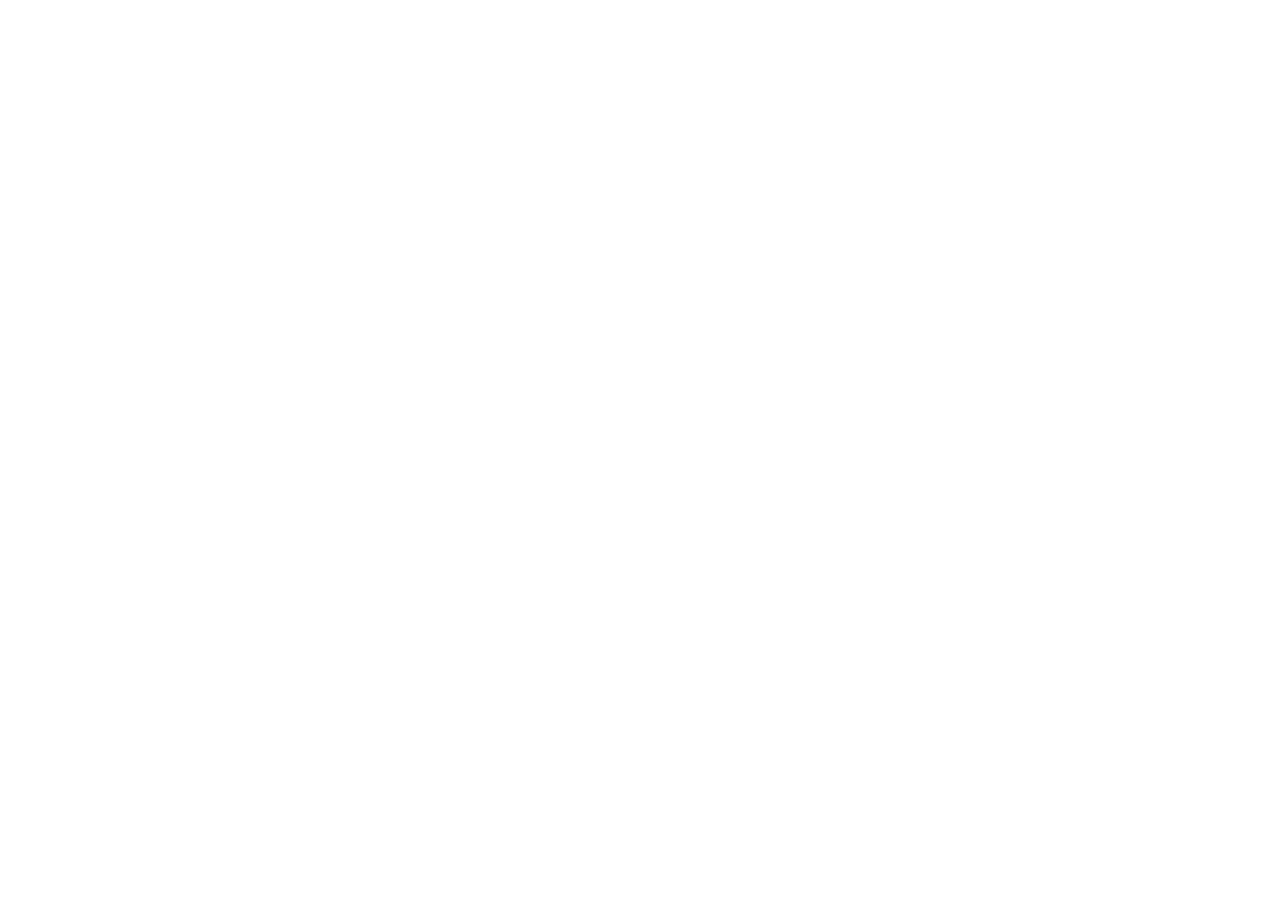
==== index.html @ ccf16e42 "first commit" ====
<!DOCTYPE html>
<html lang="en">
<head>
    <meta charset="UTF-8">
    <meta http-equiv="X-UA-Compatible" content="IE=edge">
    <meta name="viewport" content="width=device-width, initial-scale=1.0">
    <title>Chat App</title>
    <link rel="stylesheet" href="styles.css">
</head>
<body>
    <div class="container">
        <div class="rooms-wrapper">

        </div>
        <div class="chat-wrapper">
            
        </div>
    </div>
</body>
</html>
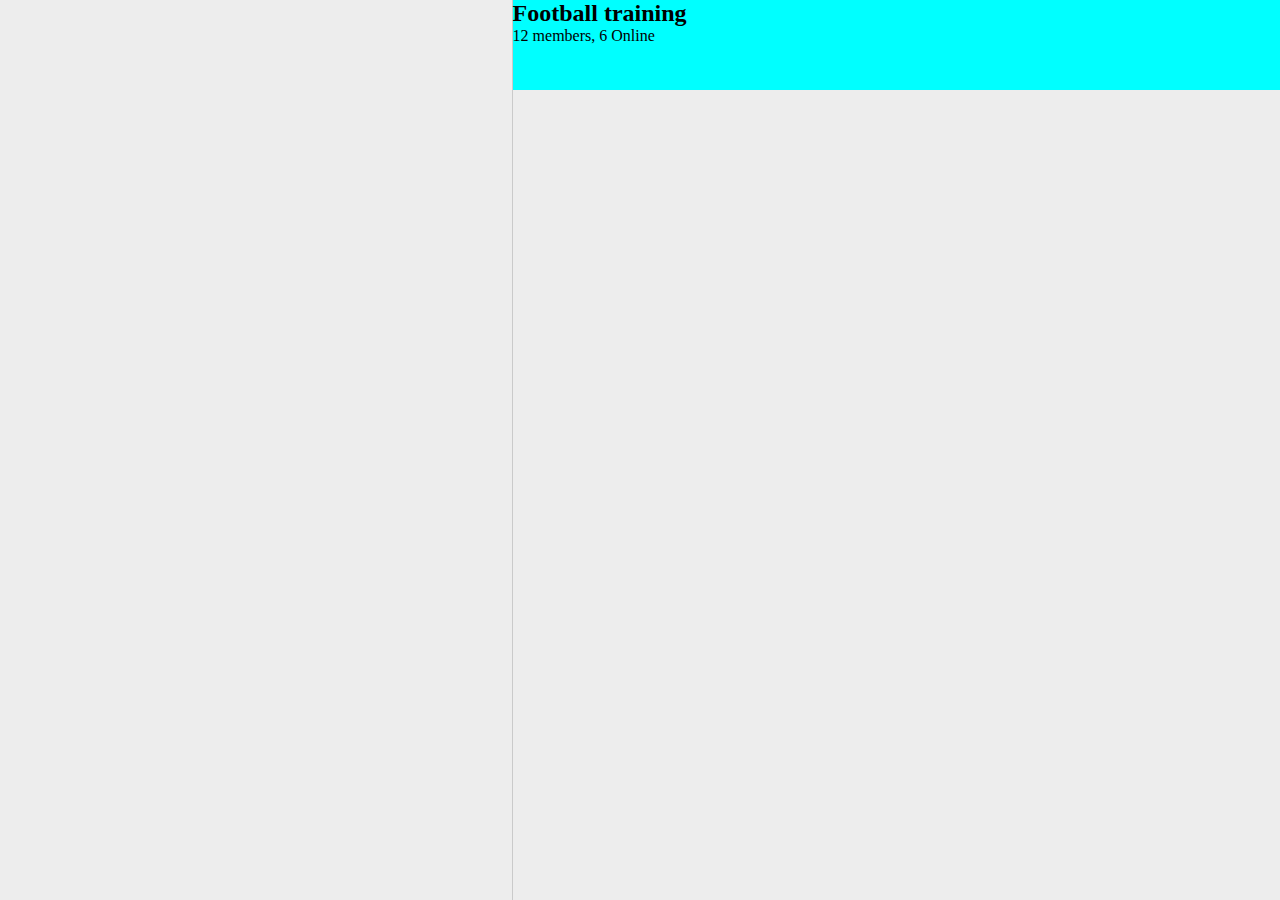
==== commit bedb4e75: "font and images src" ====
--- a/index.html
+++ b/index.html
@@ -13,7 +13,14 @@
 
         </div>
         <div class="chat-wrapper">
-            
+            <div class="chat-header">
+                <h2 class="chat-title">
+                    Football training
+                </h2>
+                <p class="chat-info">
+                    12 members, 6 Online
+                </p>
+            </div>
         </div>
     </div>
 </body>
--- a/styles.css
+++ b/styles.css
@@ -0,0 +1,30 @@
+* {
+    margin: 0;
+}
+
+.container {
+    width: 100%;
+    height: 100vh;
+    display: flex;
+    box-sizing: border-box;
+    background-color: #ededed;
+}
+
+.rooms-wrapper {
+    width: 40%;
+    border-right: 1px solid rgb(202, 202, 202);
+}
+
+.chat-wrapper {
+    width: 60%;
+    height: 100%;
+    display: flex;
+}
+
+.chat-header {
+    height: 10%;
+    width: 100%;
+    display: flex;
+    flex-direction: column;
+    background-color: aqua;
+}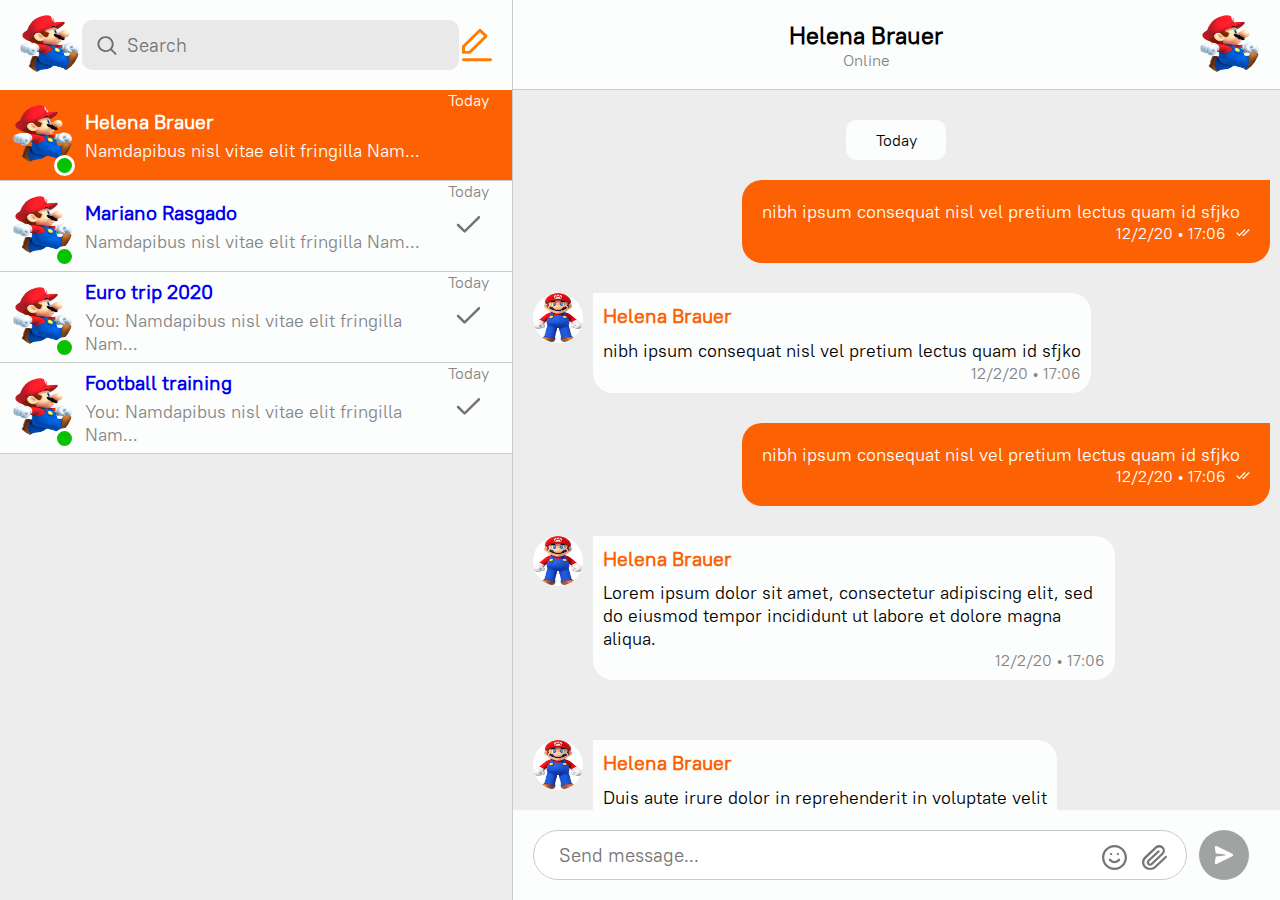
==== commit 14e686c4: "room chat 1 and desktop styling" ====
--- a/index.html
+++ b/index.html
@@ -5,21 +5,219 @@
     <meta http-equiv="X-UA-Compatible" content="IE=edge">
     <meta name="viewport" content="width=device-width, initial-scale=1.0">
     <title>Chat App</title>
-    <link rel="stylesheet" href="styles.css">
+    <link rel="stylesheet" href="./src/style/styles.css">
+    <link rel="stylesheet" href="./src/style/mobile-styles.css">
 </head>
 <body>
     <div class="container">
         <div class="rooms-wrapper">
-
+            <div class="rooms-header">
+                <img class="chat-profile-picture" src="./src/images/profile-picture-1.png" alt="">
+                <div class="rooms-search-area">
+                    <img class="rooms-search-icon" src="./src/images/search-icon.svg" alt="">
+                    <input class="search-input" type="text" name="input-new-chat" placeholder="Search">
+                </div>
+                <img class="rooms-edit-icon" src="./src/images/edit-button.svg" alt="">
+            </div>
+            <a class="rooms-chat-navigation" href="./index.html">
+                <div class="rooms-chat-column current">
+                    <div class="rooms-chat-profile">
+                        <img class="chat-profile-picture" src="./src/images/profile-picture-1.png" alt="">
+                        <div class="rooms-active-icon"></div>
+                    </div>
+                    <div class="rooms-chat-title">
+                        <h2 class="rooms-chat-title-sender white">
+                            Helena Brauer
+                        </h2>
+                        <p class="rooms-chat-text-sender white">
+                            Namdapibus nisl vitae elit fringilla Nam...
+                        </p>
+                    </div>
+                    <div class="rooms-chat-date">
+                        <p class="rooms-chat-date-text white">
+                            Today
+                        </p>
+                    </div>
+                </div>
+            </a>
+            <a class="rooms-chat-navigation" href="./room1.html">
+                <div class="rooms-chat-column">
+                    <div class="rooms-chat-profile">
+                        <img class="chat-profile-picture" src="./src/images/profile-picture-1.png" alt="">
+                        <div class="rooms-active-icon"></div>
+                    </div>
+                    <div class="rooms-chat-title">
+                        <h2 class="rooms-chat-title-sender">
+                            Mariano Rasgado
+                        </h2>
+                        <p class="rooms-chat-text-sender">
+                            Namdapibus nisl vitae elit fringilla Nam...
+                        </p>
+                    </div>
+                    <div class="rooms-chat-date">
+                        <p class="rooms-chat-date-text">
+                            Today
+                        </p>
+                        <img class="rooms-single-check-icon" src="./src/images/single-check.svg" alt="">
+                    </div>
+                </div>
+            </a>
+            <a class="rooms-chat-navigation" href="./room2.html">
+                <div class="rooms-chat-column">
+                    <div class="rooms-chat-profile">
+                        <img class="chat-profile-picture" src="./src/images/profile-picture-1.png" alt="">
+                        <div class="rooms-active-icon"></div>
+                    </div>
+                    <div class="rooms-chat-title">
+                        <h2 class="rooms-chat-title-sender">
+                            Euro trip 2020
+                        </h2>
+                        <p class="rooms-chat-text-sender">
+                            You: Namdapibus nisl vitae elit fringilla Nam...
+                        </p>
+                    </div>
+                    <div class="rooms-chat-date">
+                        <p class="rooms-chat-date-text">
+                            Today
+                        </p>
+                        <img class="rooms-single-check-icon" src="./src/images/single-check.svg" alt="">
+                    </div>
+                </div>
+            </a>
+            <a class="rooms-chat-navigation" href="./room3.html">
+                <div class="rooms-chat-column">
+                    <div class="rooms-chat-profile">
+                        <img class="chat-profile-picture" src="./src/images/profile-picture-1.png" alt="">
+                        <div class="rooms-active-icon"></div>
+                    </div>
+                    <div class="rooms-chat-title">
+                        <h2 class="rooms-chat-title-sender">
+                            Football training
+                        </h2>
+                        <p class="rooms-chat-text-sender">
+                            You: Namdapibus nisl vitae elit fringilla Nam...
+                        </p>
+                    </div>
+                    <div class="rooms-chat-date">
+                        <p class="rooms-chat-date-text">
+                            Today
+                        </p>
+                        <img class="rooms-single-check-icon" src="./src/images/single-check.svg" alt="">
+                    </div>
+                </div>
+            </a>
         </div>
         <div class="chat-wrapper">
             <div class="chat-header">
-                <h2 class="chat-title">
-                    Football training
-                </h2>
-                <p class="chat-info">
-                    12 members, 6 Online
-                </p>
+                <div></div>
+                <div class="chat-header-left">
+                    <h2 class="chat-title">
+                        Helena Brauer
+                    </h2>
+                    <p class="chat-info">
+                        Online
+                    </p>
+                </div>
+                <div class="chat-header-right">
+                    <img class="chat-profile-picture" src="./src/images/profile-picture-1.png" alt="">
+                </div>
+            </div>
+            <div class="chat-messages">
+                <div class="chat-messages-date">
+                    <p>Today</p>
+                </div>
+                <div class="chat-messages-outcome">
+                    <div class="chat-mesasges-outcome-wrapper">
+                        <div class="chat-messages-outcome-text">
+                            <p class="chat-message-text-content">nibh ipsum consequat nisl vel pretium lectus quam id sfjko</p>
+                            <div class="chat-message-date-area">
+                                <p class="message-outcome-date">
+                                    12/2/20 &#8226 17:06
+                                </p>
+                                <img src="./src/images/double-check-white.svg" alt="" class="chat-messages-outcome-icon">
+                            </div>
+                        </div>
+                    </div>
+                </div>
+                <div class="chat-messages-income">
+                    <div class="chat-messages-income-wrapper">
+                        <div class="chat-messages-profile">
+                            <img class="chat-message-income-profile" src="./src/images/profile-picture-2.jpg" alt="">
+                        </div>
+                        <div class="chat-messages-income-text">
+                            <p class="message-income-sender">
+                                Helena Brauer
+                            </p>
+                            <p class="chat-message-text-content">nibh ipsum consequat nisl vel pretium lectus quam id sfjko</p>
+                            <div class="chat-message-date-area">
+                                <p class="message-income-date">
+                                    12/2/20 &#8226 17:06
+                                </p>
+                            </div>
+                        </div>
+                    </div>
+                </div>
+
+                <div class="chat-messages-outcome">
+                    <div class="chat-mesasges-outcome-wrapper">
+                        <div class="chat-messages-outcome-text">
+                            <p class="chat-message-text-content">nibh ipsum consequat nisl vel pretium lectus quam id sfjko</p>
+                            <div class="chat-message-date-area">
+                                <p class="message-outcome-date">
+                                    12/2/20 &#8226 17:06
+                                </p>
+                                <img src="./src/images/double-check-white.svg" alt="" class="chat-messages-outcome-icon">
+                            </div>
+                        </div>
+                    </div>
+                </div>
+                <div class="chat-messages-income">
+                    <div class="chat-messages-income-wrapper">
+                        <div class="chat-messages-profile">
+                            <img class="chat-message-income-profile" src="./src/images/profile-picture-2.jpg" alt="">
+                        </div>
+                        <div class="chat-messages-income-text">
+                            <p class="message-income-sender">
+                                Helena Brauer
+                            </p>
+                            <p class="chat-message-text-content">Lorem ipsum dolor sit amet, consectetur adipiscing elit, sed do eiusmod tempor incididunt ut labore et dolore magna aliqua.</p>
+                            <div class="chat-message-date-area">
+                                <p class="message-income-date">
+                                    12/2/20 &#8226 17:06
+                                </p>
+                            </div>
+                        </div>
+                    </div>
+                </div>
+                <div class="chat-messages-income">
+                    <div class="chat-messages-income-wrapper">
+                        <div class="chat-messages-profile">
+                            <img class="chat-message-income-profile" src="./src/images/profile-picture-2.jpg" alt="">
+                        </div>
+                        <div class="chat-messages-income-text">
+                            <p class="message-income-sender">
+                                Helena Brauer
+                            </p>
+                            <p class="chat-message-text-content">Duis aute irure dolor in reprehenderit in voluptate velit</p>
+                            <div class="chat-message-date-area">
+                                <img src="./src/images/star-icon.svg" alt="" class="chat-messages-star-icon">
+                                <p class="message-income-date">
+                                    12/2/20 &#8226 17:06
+                                </p>
+                            </div>
+                        </div>
+                    </div>
+                </div>
+            </div>
+            <div class="chat-input-area">
+                <div class="chat-input-area-left">
+                    <input class="chat-input" type="text" name="input-new-chat" placeholder="Send message...">
+                    <img class="chat-attachment-icon" src="./src/images/paperclip-icon.svg" alt="">
+                    <img class="chat-smile-icon" src="./src/images/emoticon.svg" alt="">
+                </div>
+                <div class="chat-input-area-right">
+                    <img class="chat-send-icon" src="./src/images/send-icon.svg" alt="">
+                </div>
             </div>
         </div>
     </div>
--- a/src/style/styles.css
+++ b/src/style/styles.css
@@ -0,0 +1,400 @@
+* {
+    margin: 0;
+    font-family: 'PT Root UI';
+}
+
+@font-face {
+    font-family: 'PT Root UI';
+    src: url(/src/font/PTRootUI.woff);
+  }
+
+.container {
+    width: 100%;
+    height: 100vh;
+    display: flex;
+    box-sizing: border-box;
+    background-color: #ededed;
+}
+
+.rooms-wrapper {
+    width: 40%;
+    border-right: 1px solid rgb(202, 202, 202);
+}
+
+.chat-wrapper {
+    width: 60%;
+    height: 100%;
+    display: f  lex;
+}
+
+.chat-title {
+    font-weight: 600;
+}
+
+.chat-info {
+    color: rgb(133, 131, 131);
+}
+
+.chat-header {
+    height: 10%;
+    width: 100%;
+    display: flex;
+    padding: 0 20px;
+    box-sizing: border-box;
+    justify-content: space-between;
+    background-color: rgb(252, 253, 253);
+    border-bottom: 1px solid rgb(202, 202, 202);
+}
+
+.chat-header-left, .chat-header-right {
+    display: flex;
+    flex-direction: column;
+    text-align: center;
+    justify-content: center;
+}
+
+.chat-profile-picture {
+    width: 60px;
+    height: 60px;
+    border-radius: 50%;
+    cursor: pointer;
+
+}
+
+.chat-messages {
+    width: 100%;
+    height: 80%;
+    padding: 30px 20px;
+    box-sizing: border-box;
+    display: flex;
+    flex-direction: column;
+    overflow-y: scroll;
+    
+}
+
+.chat-messages-date {
+    display: flex;
+    width: 100%;
+    flex-direction: column;
+    align-items: center;
+    margin-bottom: 20px;
+}
+
+.chat-messages-date p {
+    display: flex;
+    justify-content: center;
+    align-items: center;
+    font-weight: 400;
+    width: 100px;
+    height: 40px;
+    background-color: rgb(252, 253, 253);
+    border-radius: 10px;
+}
+
+.chat-messages-income {
+    display: flex;
+    width: 100%;
+}
+
+.chat-messages-income-wrapper {
+    display: flex;
+    max-width: 80%;
+    min-height: 100px;
+    margin: 30px 0;
+}
+
+.chat-messages-profile {
+    display: flex;
+}
+
+.chat-message-income-profile {
+    width: 50px;
+    height: 50px;
+    border-radius: 50%;
+}
+
+.message-income-sender {
+    font-size: 20px;
+    margin-bottom: 10px;
+    font-weight: 600;
+    color: #fc6203;
+}
+
+.chat-message-text-content {
+    font-size: 18px;
+    font-weight: 400;
+}
+
+.chat-messages-income-text {
+    display: flex;
+    flex-direction: column;
+    justify-content: space-between;
+    width: 100%;
+    height: 100%;
+    padding: 10px;
+    margin-left: 10px;
+    box-sizing: border-box;
+    background-color: rgb(252, 253, 253);
+    border-top-right-radius: 20px;
+    border-bottom-right-radius: 20px;
+    border-bottom-left-radius: 20px;
+}
+
+.chat-message-date-area {
+    display: flex;
+    justify-content: end;
+}
+
+.message-income-date {
+    color: rgb(133, 131, 131);
+}
+
+.chat-messages-star-icon {
+    font-weight: 400;
+    margin-right: 5px;
+    cursor: pointer;
+}
+
+/* outcome chat message */
+
+.chat-messages-outcome {
+    display: flex;
+    width: 100%;
+    justify-content: end;
+}
+
+.chat-messages-outcome-wrapper {
+    display: flex;
+    max-width: 70%;
+    min-height: 100px;
+    margin: 30px 0;
+}
+
+.chat-messages-outcome-text {
+    display: flex;
+    flex-direction: column;
+    justify-content: space-between;
+    width: 100%;
+    height: 100%;
+    padding: 20px;
+    margin-left: 10px;
+    box-sizing: border-box;
+    background-color: #fc6203;
+    color: #FFF;
+    border-top-left-radius: 20px;
+    border-bottom-right-radius: 20px;
+    border-bottom-left-radius: 20px;
+}
+
+.chat-messages-outcome-icon {
+    font-weight: 400;
+    margin-left: 10px;
+    cursor: pointer;
+
+}
+
+/* outcome chat message */
+
+
+.chat-input-area {
+    width: 100%;
+    height: 10%;    
+    padding: 0 20px;
+    box-sizing: border-box;
+    display: flex;  
+    align-items: center;
+    background-color: rgb(252, 253, 253);
+}
+
+.chat-input-area-left {
+    width: 90%;
+    position:relative;
+    padding:0;
+    margin:0;
+}
+
+.chat-input-area-right {
+    display: flex;
+    justify-content: center;
+    width: 10%;
+}
+
+
+.chat-input {
+    width: 100%;
+    height: 50px;
+    border-radius: 50px;
+    border: 1px solid rgb(202, 202, 202);
+    padding: 0 25px;
+    box-sizing: border-box;
+    font-size: 1.2rem;
+}
+
+.chat-send-icon {
+    width: 50px;
+    background: transparent;
+    cursor: pointer;
+
+}
+
+.chat-attachment-icon {
+    position:absolute;
+    width: 25px;
+    top: 15px;
+    right: 20px;
+    cursor: pointer;
+
+}
+
+.chat-smile-icon {
+    position:absolute;
+    width: 25px;
+    top: 15px;
+    right: 60px;
+    cursor: pointer;
+
+}
+
+/* rooms area (left side page) */
+
+.rooms-header {
+    height: 10%;
+    width: 100%;
+    display: flex;
+    padding: 0 20px;
+    box-sizing: border-box;
+    justify-content: space-between;
+    align-items: center;
+    background-color: rgb(252, 253, 253);
+}
+
+.rooms-search-area {
+    width: 80%;
+    position:relative;
+    padding:0;
+    margin:0;
+}
+
+.search-input {
+    width: 100%;
+    height: 50px;
+    border-radius: 10px;
+    background-color: rgb(233, 233, 233);
+    border: transparent;
+    padding-left: 45px;
+    box-sizing: border-box;
+    font-size: 1.2rem;
+}
+
+.rooms-search-icon {
+    position:absolute;
+    top: 15px;
+    left: 15px;
+    width: 20px;
+    cursor: pointer;
+
+}
+
+.rooms-edit-icon {
+    width: 30px;
+    cursor: pointer;
+
+}
+
+/* navigation room chats */
+
+.rooms-chat-column {
+    display: flex;
+    width: 100%;
+    height: 10%;
+    background-color: rgb(252, 253, 253);
+    border-bottom: 1px solid rgb(202, 202, 202);
+    transition: 1.2s;
+    cursor: pointer;
+}
+
+.rooms-chat-column:hover {
+    background-color:  #ff8234;
+}
+
+.rooms-chat-column.current {
+    background-color: #fc6203;
+    color: #FFF;
+}
+
+/* navigation room chats */
+
+.rooms-chat-profile {
+    width: 20%;
+    position:relative;
+    display: flex;
+    justify-content: center;
+    align-items: center;
+    padding:0;
+    margin:0;
+}
+
+.rooms-active-icon {
+    position: absolute;
+    width: 15px;
+    height: 15px;
+    border-radius: 50%;
+    border: 3px solid #FFF;
+    background-color: #06c200;
+    top: 65px;
+    right: 10px;
+    cursor: pointer;
+}
+
+.rooms-chat-title {
+    display: flex;
+    flex-direction: column;
+    justify-content: center;
+    width: 80%;
+}
+
+.rooms-chat-title-sender {
+    font-size: 20px;
+    font-weight: 600;
+    margin-bottom: 5px;
+}
+
+.rooms-chat-text-sender {
+    font-size: 18px;
+    font-weight: 400;
+    color: rgb(133, 133, 133);
+}
+
+
+.rooms-chat-date {
+    display: flex;
+    flex-direction: column;
+    align-items: center;
+    width: 20%;
+}
+
+.rooms-chat-date-text {
+    font-size: 16px;
+    font-weight: 400;
+    color: rgb(133, 133, 133);
+    margin-bottom: 15px;
+}
+
+.rooms-single-check-icon {
+    width: 25px;
+    cursor: pointer;
+
+}
+
+.rooms-chat-navigation:visited {
+    color: #000;
+    text-decoration: none;
+}
+
+a {
+    text-decoration: none;
+}
+
+.white {
+    color: #FFF;
+}